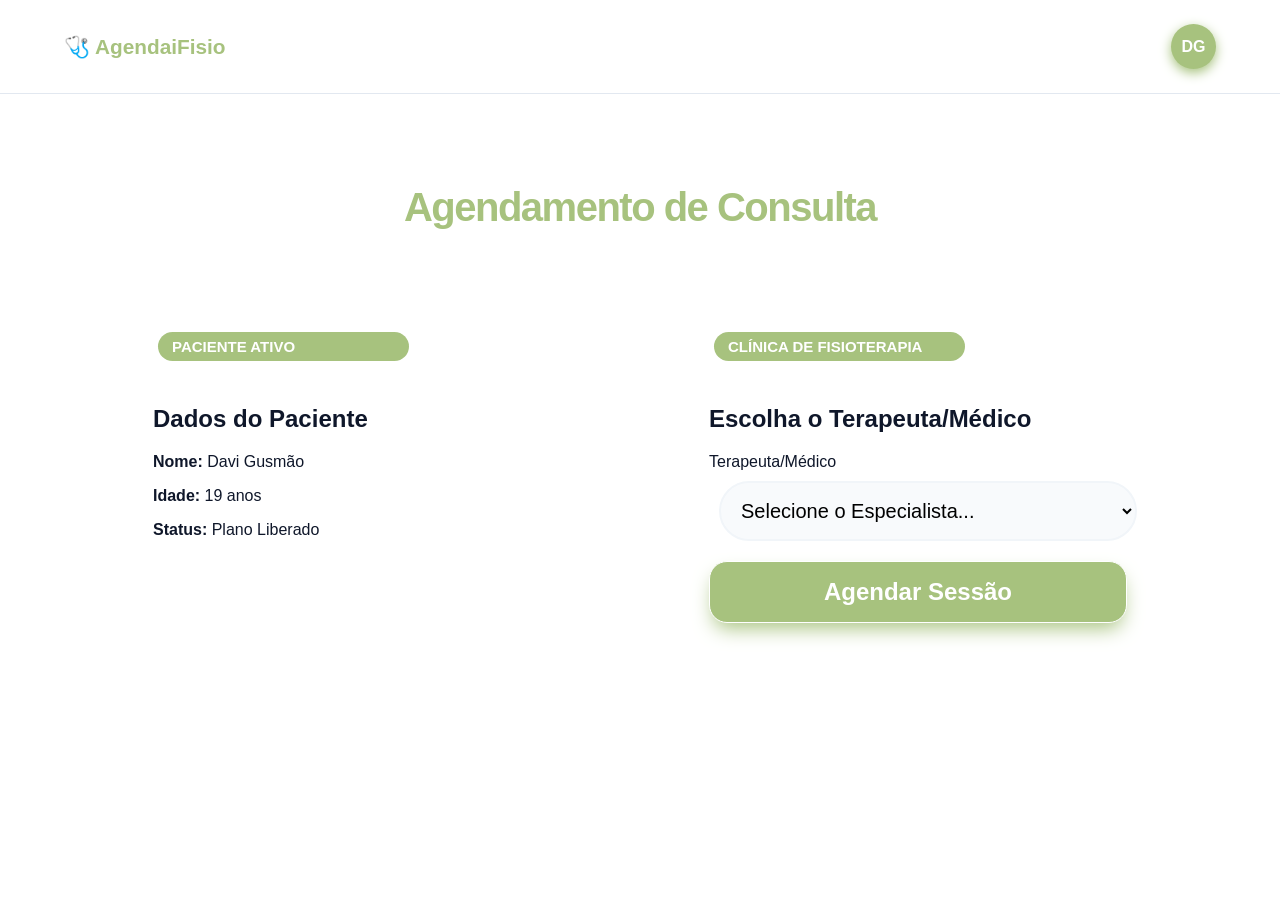
==== ClinicaProject/src/Clinica.Web/Tela de Agendamento/index.html @ 1bb3726e "Refatorado, organizado Foi refatorado e organizado o codigo" ====
<!DOCTYPE html>
<html lang="pt-br">
<head>
    <meta charset="UTF-8">
    <meta name="viewport" content="width=device-width, initial-scale=1.0">
    <title>Agendar Sessão - AgendaiFisio</title>
    <link rel="stylesheet" href="index.css">
</head>
<body>

    <!-- Header com Menu de Conta -->
    <header class="navbar">
        <div class="logo">🩺 AgendaiFisio</div>
        
        <div class="perfil-container" id="perfilMenu">
            <div class="avatar">DG</div>
            <div class="dropdown-conta">
                <div class="user-header">
                    <strong>Davi Gusmão</strong>
                    <span>davigusmao@email.com</span>
                </div>
                <hr>
                <a href="TelaPaciente.html">👤 Meus Dados</a>
                <a href="TelaPaciente.html">📅 Minhas Consultas</a>
                <a href="login.html" class="logout">🚪 Sair</a>
            </div>
        </div>
    </header>

    <main class="container-agendamento">
        <h1 class="titulo-sessao">Agendamento de Consulta</h1>

        <div class="cards-grid">
            <!-- Card Informativo do Paciente -->
            <article class="card-moderno card-paciente">
                <span class="badge">Paciente Ativo</span>
                <h2>Dados do Paciente</h2>
                <div class="info-paciente">
                    <p><strong>Nome:</strong> Davi Gusmão</p>
                    <p><strong>Idade:</strong> 19 anos</p>
                    <p><strong>Status:</strong> Plano Liberado</p>
                </div>
            </article>

            <!-- Card de Escolha de Profissional -->
            <article class="card-moderno card-fisioterapeuta">
                <span class="badge">Clínica de Fisioterapia</span>
                <h2>Escolha o Terapeuta/Médico</h2>
                
                <div class="campo-selecao">
                    <label for="selectFisio">Terapeuta/Médico</label>
                    <select id="selectFisio" class="select-premium">
                        <option value="" disabled selected>Selecione o Especialista...</option>
                        <option value="Dr. Davi Vinciaqui (Esportiva)">Dr. Davi Vinciaqui (Esportiva)</option>
                        <option value="Dra. Ana Caroline (Reabilitação)">Dra. Ana Caroline (Reabilitação)</option>
                        <option value="Dr. Adolfo Martins (Osteopatia)">Dr. Adolfo Martins (Osteopatia)</option>
                    </select>
                </div>

                <button id="btnAgendar" class="btn-agendar-main">Agendar Sessão</button>
            </article>
        </div>
    </main>

    <!-- POPUP 1: MARCAR HORÁRIO -->
    <dialog id="modalAgenda" class="modal-moderno">
        <div class="modal-header">
            <h2>Marcar Horário</h2>
            <!-- Clique no X agora fecha o modal corretamente -->
            <button class="btn-fechar-x" type="button" onclick="this.closest('dialog').close()">×</button>
        </div>
        <div class="modal-body">
            <div id="erroModal" class="mensagem-error-modal" style="display: none; background: #fee2e2; color: #dc2626; padding: 10px; border-radius: 8px; margin-bottom: 15px;">
                <span id="textoErroModal">⚠️ Por favor, escolha a data e o horário.</span>
            </div>

            <div class="passo">
                <label>Especialista Confirmado</label>
                <input type="text" id="modalEspecialista" class="input-premium" readonly style="background: #f1f5f9; cursor: not-allowed;">
            </div>
            <div class="passo">
                <label>Escolha o Dia</label>
                <!-- onkeydown="return false" impede digitar a data manualmente -->
                <input type="date" id="modalData" class="input-premium" onkeydown="return false" required>
            </div>
            <div class="passo">
                <label>Horários Disponíveis</label>
                <div id="gridHorarios" class="horarios-grid">
                    <!-- Gerado via JS -->
                </div>
            </div>

            <button id="btnConfirmarAgendamento" class="btn-confirmar-full" type="button">Confirmar Agendamento</button>
        </div>
    </dialog>

    <!-- POPUP 2: SUCESSO -->
    <dialog id="modalSucesso" class="modal-moderno">
        <div class="modal-body-centralizado">
            <div class="icon-sucesso" style="font-size: 4rem; margin-bottom: 1rem;">✅</div>
            <h2>Agendado com Sucesso!</h2>
            <p>Confira os detalhes da sua sessão:</p>
            
            <div class="resumo-agendamento" style="background: #f8fafc; padding: 20px; border-radius: 16px; margin: 20px 0; text-align: left; border: 1px solid #e2e8f0;">
                <p style="margin: 5px 0;"><strong>Profissional:</strong> <span id="resumoMedico">--</span></p>
                <p style="margin: 5px 0;"><strong>Data:</strong> <span id="resumoData">--</span></p>
                <p style="margin: 5px 0;"><strong>Horário:</strong> <span id="resumoHora">--</span></p>
            </div>

            <button id="btnProximoPasso" class="btn-confirmar-full" type="button">Continuar</button>
        </div>
    </dialog>
<!-- POPUP 1.5: FORMULÁRIO DE SINTOMAS (TRIAGEM) -->
<dialog id="modalTriagem" class="modal-moderno">
    <div class="modal-header">
        <h2>📋 Conte-nos o que sente</h2>
        <button class="btn-fechar-x" type="button" onclick="this.closest('dialog').close()">×</button>
    </div>
    <div class="modal-body">
        <!-- DIV DE ERRO ADICIONADA AQUI -->
        <div id="erroTriagem" class="mensagem-error-modal" style="display: none; background: #fee2e2; color: #dc2626; padding: 10px; border-radius: 8px; margin-bottom: 15px;">
            <span id="textoErroTriagem">⚠️ Por favor, descreva seus sintomas.</span>
        </div>
    </div>

        <p style="color: #64748b; margin-bottom: 15px;">Essas informações ajudam o especialista a se preparar para sua consulta.</p>
        
        <div class="passo">
               <div class="campo-selecao">
        <label for="tiposSintomas">Sintomas</label>
            <select class="select-premium" name="Sintomas">
                    <option value="" disabled selected>Selecione o seu Sintomas</option>
                    <option value="Dor de cabeça">Dor de cabeça</option>
                    <option value="Dor na  lombar">Dor na parte Lombar</option>
                    <option value="Dor nas costas ">Dor nas costas</option>
            </select>
        </div>
    </div>

        <button id="btnFinalizarTriagem" class="btn-confirmar-full" type="button" style="margin-top: 10px;">Salvar e Confirmar Agendamento</button>
    </div>
</dialog>


    <!-- POPUP 3: NAVEGAÇÃO PÓS-AGENDAMENTO -->
    <dialog id="modalNavegacao" class="modal-moderno">
        <div class="modal-body-centralizado">
            <div class="icon-pergunta" style="font-size: 4rem; margin-bottom: 1rem;">📅</div>
            <h2>O que deseja fazer?</h2>
            <p>Seu agendamento foi salvo com segurança.</p>
            
            <div class="botoes-duplos" style="display: flex; flex-direction: column; gap: 10px; margin-top: 20px;">
                <a href="../Tela Consulta Paciente/TelaPaciente.html" class="btn-confirmar-full" style="text-decoration: none; text-align: center;">Sim, ver minhas consultas</a>
                <button onclick="location.reload()" class="btn-outline-full" type="button" style="padding: 15px; border-radius: 12px; border: 2px solid #e2e8f0; background: none; cursor: pointer; font-weight: bold;">Agendar outra sessão</button>
            </div>
        </div>
    </dialog>

    <!-- TOAST DE ERRO TELA PRINCIPAL -->
    <div id="toastErro" class="toast-erro">
        <span id="msgErro">⚠️ Selecione um especialista antes de agendar.</span>
    </div>

    <script src="index.js"></script>
</body>
</html>
---- ClinicaProject/src/Clinica.Web/Tela de Agendamento/index.css ----
/* ============================================================
   1. DESIGN SYSTEM & TOKENS
============================================================ */
:root {
    --brand: #A7C27E;        
    --brand-soft: #A7C27E;
    --success: #22c55e;
    --error: #ff4d4d;
    --bg-app: #f8fafc;
    --branco: #ffffff;
    --texto: #0f172a;
    --texto-muted: #64748b;
    --radius: 24px;
    --transition: all 0.4s cubic-bezier(0.4, 0, 0.2, 1);
    --shadow-soft: 0 10px 30px -10px rgba(0,0,0,0.05);
}

* { box-sizing: border-box; }

/* ============================================================
   2. LAYOUT BASE & NAVBAR
============================================================ */
body {
    margin: 0;
    font-family: 'Inter', sans-serif;
    color: var(--texto);
    min-height: 100vh;
    background: #ffffff;


}

.navbar {
    padding: 1.5rem 4rem;
    display: flex;
    justify-content: space-between;
    align-items: center;
    background: rgba(255, 255, 255, 0.8);
    backdrop-filter: blur(10px);
    border-bottom: 1px solid #e2e8f0;
    position: sticky;
    top: 0; z-index: 100;
}
.navbar:hover{
    font: white;
}

.logo { font-weight: 900; 
    color: var(--brand); 
    font-size: 1.3rem; 
    text-decoration: none; 
}

/* MENU PERFIL (DROPDOWN ORGANIZADO) */
.perfil-container { position: relative; cursor: pointer; }

.avatar {
    width: 45px; height: 45px;
    background: var(--brand);
    color: white;
    border-radius: 50%;
    display: grid; place-items: center;
    font-weight: 800;
    box-shadow: 0 4px 12px var(--brand-soft);
}

.dropdown-conta {
    position: absolute;
    top: 120%; right: 0;
    width: 260px;
    background: var(--branco);
    border-radius: 20px;
    box-shadow: 0 25px 50px -12px rgba(0,0,0,0.15);
    padding: 1rem; /* Padding reduzido para os links encostarem nas bordas no hover */
    opacity: 0; visibility: hidden;
    transform: translateY(10px);
    transition: var(--transition);
    border: 1px solid #e2e8f0;
    color: var(--branco);
}

.perfil-container:hover .dropdown-conta {
    opacity: 1; visibility: visible;
    transform: translateY(0);
    color: var(--branco);
}

/* Informações do Usuário no Topo do Dropdown */
.user-header {
    padding: 0.5rem 0.5rem 1rem 0.5rem;
    display: flex;
    flex-direction: column;
}

.user-header strong { font-size: 1rem; color: var(--texto); }
.user-header span { font-size: 0.85rem; color: var(--texto-muted); }

.dropdown-conta hr {
    border: 0;
    border-top: 1px solid #f1f5f9;
    margin: 0.5rem 0;
}

/* Estilização dos Links do Menu */
.dropdown-conta a {
    display: flex;
    align-items: center;
    gap: 12px;
    padding: 12px 10px;
    color: var(--texto);
    text-decoration: none !important; /* Remove o sublinhado roxo */
    font-size: 0.95rem;
    font-weight: 600;
    border-radius: 12px;
    transition: 0.2s;
}

.dropdown-conta a:hover {
    background: var(--brand-soft);
    color: var(--branco);
}

/* Cor especial para o botão Sair */
.dropdown-conta a.logout { color: var(--error); }
.dropdown-conta a.logout:hover { background: #fff5f5; }

/* ============================================================
   3. CARDS DE AGENDAMENTO
============================================================ */
.container-agendamento { 
    padding: 4rem; 
    max-width: 1200px; 
    margin: 0 auto; 

}
.titulo-sessao { font-size: 2.5rem; 
    font-weight: 900; 
    text-align: center; 
    margin-bottom: 3rem; 
    letter-spacing: -1.5px; 
    color: var(--brand); }

.cards-grid {
    display: grid;
    grid-template-columns: repeat(auto-fit, minmax(350px, 1fr));
    gap: 2.5rem;
}

.card-moderno {
    background: var(--branco);
    padding: 3rem;
    border-radius: var(--radius);
    box-shadow: var(--brand-soft);
    border: 1px solid #ffffff;
    transition: var(--transition);
}

.card-moderno:hover { 
    transform: translateY(-8px); 
    box-shadow: 0 1px 15px var(--texto) ;
    border-color: var(--brand);
}

.badge {
    width: 60%;
    margin: 5px;
    background: var(--brand-soft);
    color: var(--branco);
    padding: 6px 14px;
    border-radius: 100px;
    font-size: 15px;
    font-weight: 800;
    text-transform: uppercase;
    display: inline-block;
    margin-bottom: 1.5rem;

}


/* ============================================================
   4. FORMULÁRIOS (INPUTS E BOTÕES)
============================================================ */
.select-premium, .input-premium {
    width: 100%;
    margin: 10px;
    padding: 16px;
    border-radius: 30px;
    border: 2px solid #f1f5f9;
    background: #f8fafc;
    font-size: 20px;
    font-weight: 300;
    outline: none;
    transition: var(--transition);
}

.select-premium:focus, .input-premium:focus { border-color: var(--brand); background: #fff; }

.btn-agendar-main, .btn-confirmar-full {
    width: 100%;
    padding: 1rem;
    margin-top: 10px;
    border-radius: 18px;
    border: 1px solid;
    background: var(--brand);
    color: white !important;
    font-weight: 800;
    font-size: 1.5rem;
    cursor: pointer;
    transition: var(--transition);
    box-shadow: 0 10px 20px -5px var(--brand-soft);
    text-decoration: #A7C27E;
    display: flex; justify-content: center; align-items: center;
}

.btn-agendar-main:hover, .btn-confirmar-full:hover { 
    transform: scale(1.02); 
    filter: brightness(1.1); }

.btn-outline-full {
    width: 100%;
    padding: 1rem;
    margin-top: 10px;
    border-radius: 18px;
    border: 2px solid #e2e8f0;
    background: transparent;
    color: var(--texto-muted) !important;
    font-weight: 700;
    cursor: pointer;
    transition: 0.3s;
    text-decoration: none;
    display: flex; justify-content: center; align-items: center;
}

/* ============================================================
   5. SISTEMA DE POPUPS (MODAIS)
============================================================ */
dialog::backdrop {
    background: rgba(15, 23, 42, 0.6);
    backdrop-filter: blur(10px);
    z-index: 999;
}

.modal-moderno { /* Ocupa no máximo 95% da altura da tela *//* Esconde qualquer barra de rolagem do modal */
    flex-direction: column;
    gap: 8px;
    max-width: 180px;

    padding-right: 5px;
    margin: 0;
    border: none;
    padding: 1.5rem;
    position: fixed;
    top: 50%; 
    left: 50%;
    transform: translate(-50%, -50%);
    width: 90%;
    max-width: 480px;
    background: var(--branco);
    border-radius: 32px;
    box-shadow: 0 40px 100px -20px rgba(0,0,0,0.3);
    z-index: 1000;
}

dialog[open].modal-moderno {
    animation: modalShow 0.4s cubic-bezier(0.34, 1.56, 0.64, 1);
}

.modal-header { display: flex; justify-content: space-between; align-items: center; margin-bottom: 2rem; }
.modal-header h2 { font-size: 1.5rem; font-weight: 900; margin: 0; }
.btn-fechar-x { all: unset; font-size: 1.8rem; cursor: pointer; color: var(--texto-muted); line-height: 1; }

.horarios-grid { display: grid; grid-template-columns: repeat(3, 1fr); gap: 10px; margin-top: 10px; }
.btn-hora {
    padding: 12px; border-radius: 12px; border: 1px solid #f1f5f9;
    background: #f8fafc; cursor: pointer; font-weight: 700; transition: 0.2s;
}
.btn-hora:hover { border-color: var(--brand); }
.btn-hora.active { background: var(--brand); color: white; border-color: var(--brand); }

/* ============================================================
   6. FEEDBACKS (TOAST & ERROS)
============================================================ */
.toast-erro {
    position: fixed;
    top: 30px; left: 50%;
    opacity: 0;
    visibility: hidden;
    transform: translateX(-50%) translateY(-100px); 
    background: var(--error);
    color: white;
    padding: 16px 32px;
    border-radius: 100px;
    font-weight: 700;
    box-shadow: 0 15px 30px rgba(255, 77, 77, 0.3);
    z-index: 10000;
    transition: all 0.5s cubic-bezier(0.68, -0.55, 0.27, 1.55);
}

.toast-erro.show { 
    opacity: 1;
    visibility: visible;
    transform: translateX(-50%) translateY(0); 
}

.mensagem-error-modal {
    position: relative;
    z-index: 1100;
    background: #fff5f5;
    color: var(--error);
    padding: 12px;
    border-radius: 12px;
    border: 1px solid #ffcccc;
    font-size: 0.85rem;
    font-weight: 700;
    margin-bottom: 15px;
    text-align: center;
}

@keyframes modalShow {
    from { opacity: 0; transform: translate(-50%, -48%) scale(0.96); }
    to { opacity: 1; transform: translate(-50%, -50%) scale(1); }
}

.shake { animation: shakeAnim 0.4s ease-in-out; }
@keyframes shakeAnim {
    0%, 100% { transform: translate(-50%, -50%) translateX(0); }
    25% { transform: translate(-50%, -50%) translateX(-8px); }
    75% { transform: translate(-50%, -50%) translateX(8px); }
}

footer button, .body-footer-button { display: none !important; }
/* Estilo para o botão de hora quando estiver bloqueado pelo terapeuta */
.btn-hora.ocupado {
    background: #f1f5f9 !important;
    color: #cbd5e1 !important;
    border: 1px dashed #cbd5e1 !important;
    cursor: not-allowed;
    opacity: 0.7;
}

/* Opcional: Feedback visual de erro no modal */
.shake { animation: shake 0.4s; }
@keyframes shake {
    0%, 100% { transform: translateX(0); }
    25% { transform: translateX(-5px); }
    75% { transform: translateX(5px); }
}
/* Disponível - Verde Moderno */
.btn-hora.disponivel {
    background: #f0fdf4 !important;
    color: #16a34a !important;
    border: 1px solid #bbf7d0 !important;
}

/* Bloqueado/Ocupado - Vermelho Moderno */
.btn-hora.ocupado {
    background: #fef2f2 !important;
    color: #ef4444 !important;
    border: 1px solid #fecaca !important;
    cursor: not-allowed;
}

/* Encerrado - Cinza Neutro */
.btn-hora.encerrado {
    background: #f1f5f9 !important;
    color: #94a3b8 !important;
    border: 1px solid #e2e8f0 !important;
    cursor: not-allowed;
}

/* Selecionado - Sua cor principal */
.btn-hora.active {
    background: var(--brand) !important;
    color: white !important;
    border-color: var(--brand) !important;
    transform: scale(1.05);
}
#sintomasPaciente {
    transition: border-color 0.3s ease;
}
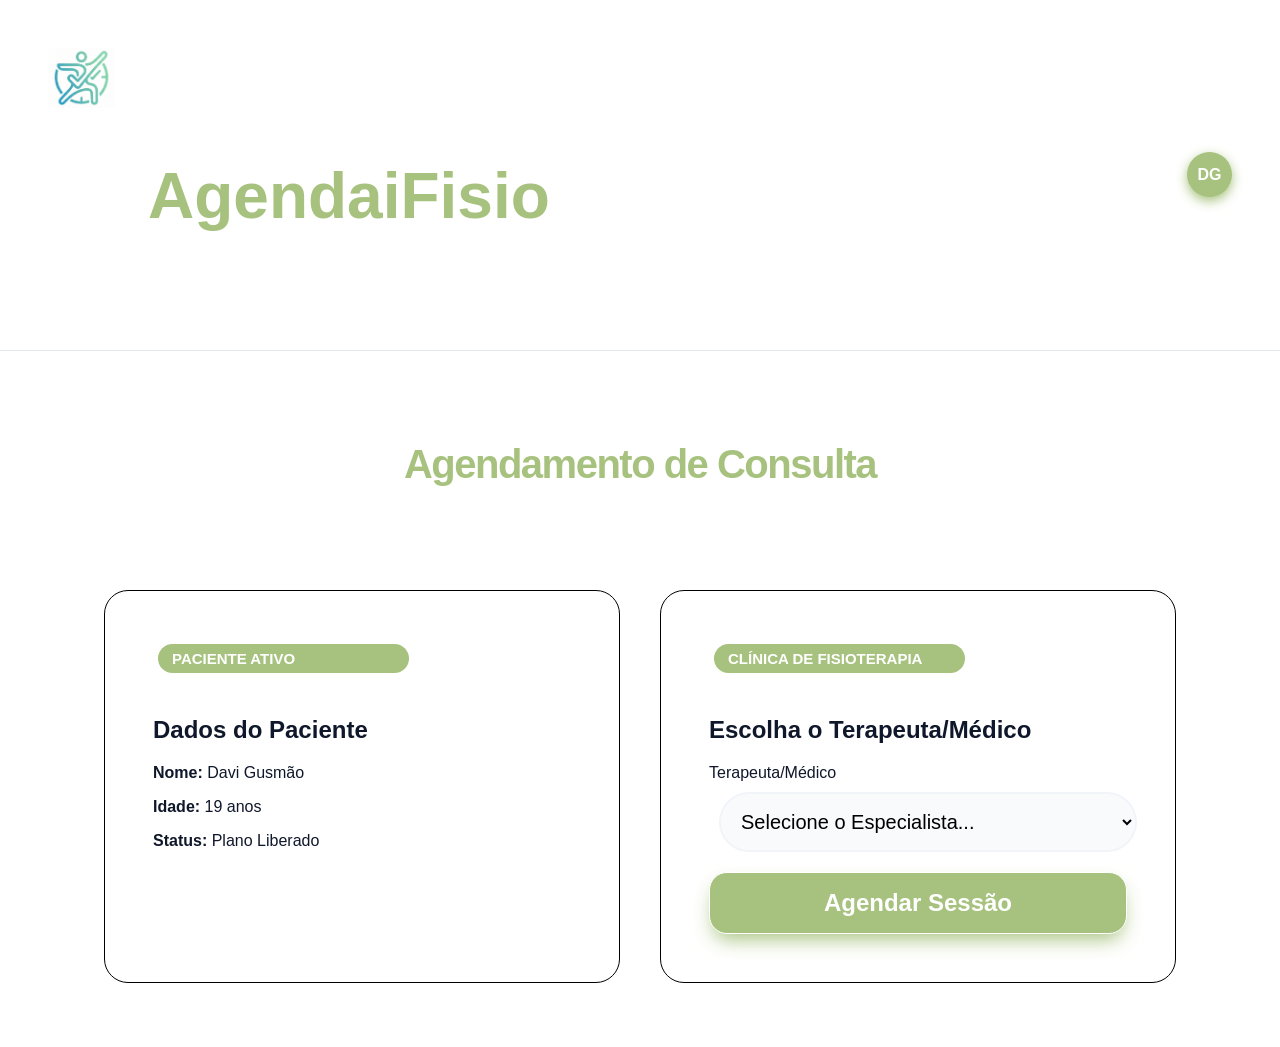
==== commit 08ff2e04: "Foi feito as alterações de acordo com as tasks do cliuckup (#27)" ====
--- a/ClinicaProject/src/Clinica.Web/Tela de Agendamento/index.html
+++ b/ClinicaProject/src/Clinica.Web/Tela de Agendamento/index.html
@@ -10,7 +10,7 @@
 
     <!-- Header com Menu de Conta -->
     <header class="navbar">
-        <div class="logo">🩺 AgendaiFisio</div>
+        <div class="logo" ><img src="Logo.png"><h1>AgendaiFisio</h1></div>
         
         <div class="perfil-container" id="perfilMenu">
             <div class="avatar">DG</div>
@@ -20,7 +20,7 @@
                     <span>davigusmao@email.com</span>
                 </div>
                 <hr>
-                <a href="TelaPaciente.html">👤 Meus Dados</a>
+                <a href="TelaPaciente.html">👤 Ver Meu Perfil</a>
                 <a href="TelaPaciente.html">📅 Minhas Consultas</a>
                 <a href="login.html" class="logout">🚪 Sair</a>
             </div>
@@ -97,7 +97,7 @@
     <!-- POPUP 2: SUCESSO -->
     <dialog id="modalSucesso" class="modal-moderno">
         <div class="modal-body-centralizado">
-            <div class="icon-sucesso" style="font-size: 4rem; margin-bottom: 1rem;">✅</div>
+            
             <h2>Agendado com Sucesso!</h2>
             <p>Confira os detalhes da sua sessão:</p>
             
--- a/ClinicaProject/src/Clinica.Web/Tela de Agendamento/index.css
+++ b/ClinicaProject/src/Clinica.Web/Tela de Agendamento/index.css
@@ -31,7 +31,7 @@
 }
 
 .navbar {
-    padding: 1.5rem 4rem;
+    padding: 3rem;
     display: flex;
     justify-content: space-between;
     align-items: center;
@@ -39,16 +39,28 @@
     backdrop-filter: blur(10px);
     border-bottom: 1px solid #e2e8f0;
     position: sticky;
-    top: 0; z-index: 100;
+    top: 0; 
+    z-index: 100;
 }
 .navbar:hover{
     font: white;
 }
 
-.logo { font-weight: 900; 
+.logo { 
+    font-weight: 900; 
     color: var(--brand); 
-    font-size: 1.3rem; 
+    font-size: 2rem; 
     text-decoration: none; 
+}
+h1{
+    height: 100px;
+    padding: 0;
+    margin-left: 100px;
+    margin-inline: 100px;
+
+}
+img{
+    height: 60px;
 }
 
 /* MENU PERFIL (DROPDOWN ORGANIZADO) */
@@ -151,7 +163,7 @@
     padding: 3rem;
     border-radius: var(--radius);
     box-shadow: var(--brand-soft);
-    border: 1px solid #ffffff;
+    border: 1px solid #000000;
     transition: var(--transition);
 }
 
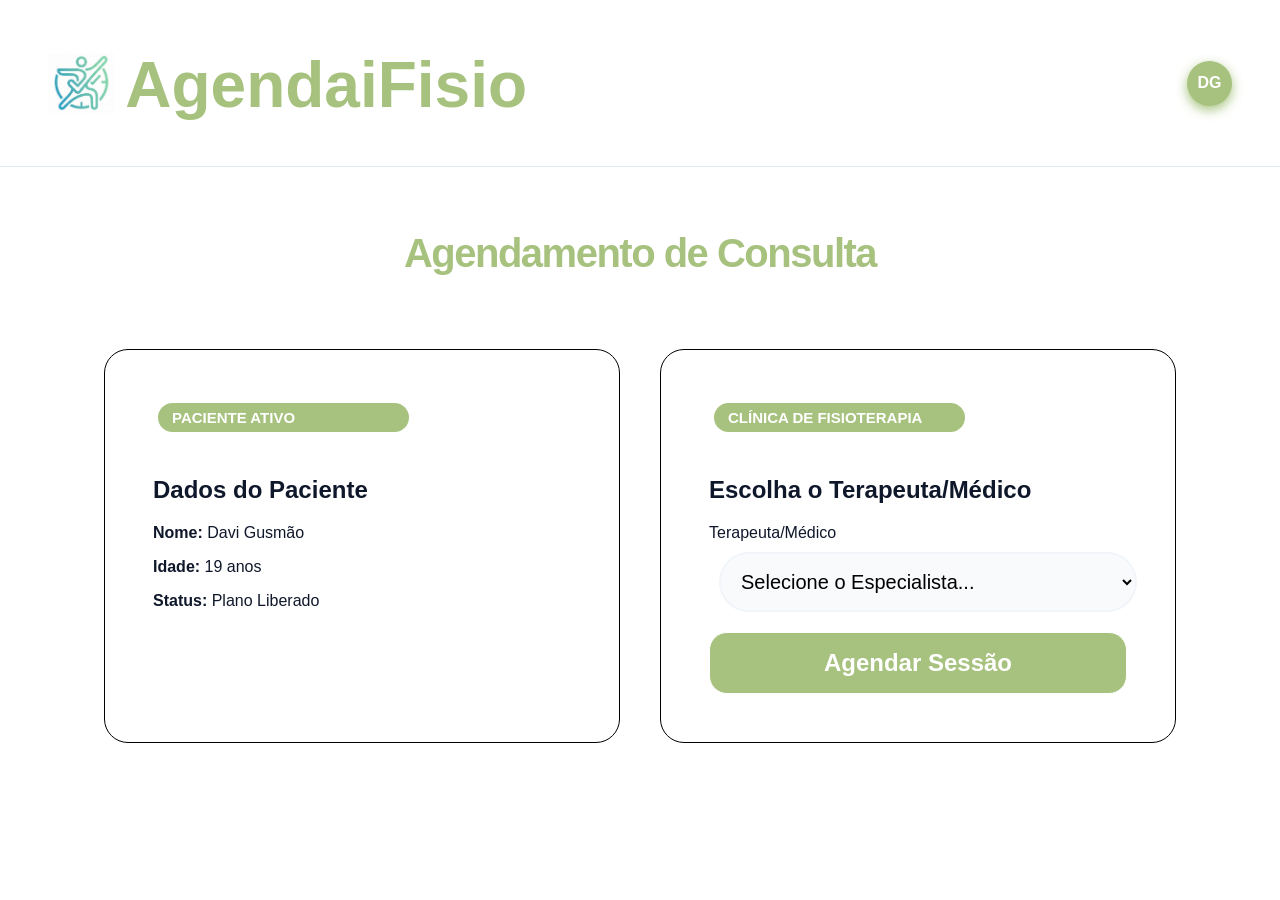
==== commit c8ea355b: "Implement login screen tasks and fix scheduling screen (#28) …preenchimento de login, e foi ajustado" ====
--- a/ClinicaProject/src/Clinica.Web/Tela de Agendamento/index.html
+++ b/ClinicaProject/src/Clinica.Web/Tela de Agendamento/index.html
@@ -10,7 +10,10 @@
 
     <!-- Header com Menu de Conta -->
     <header class="navbar">
-        <div class="logo" ><img src="Logo.png"><h1>AgendaiFisio</h1></div>
+        <div class="logo" >
+            <img src="Logo.png" alt="logo" class="logo-site">
+            <h1>AgendaiFisio</h1>
+        </div>
         
         <div class="perfil-container" id="perfilMenu">
             <div class="avatar">DG</div>
@@ -134,6 +137,7 @@
                     <option value="Dor na  lombar">Dor na parte Lombar</option>
                     <option value="Dor nas costas ">Dor nas costas</option>
             </select>
+            <textarea></textarea>
         </div>
     </div>
 
--- a/ClinicaProject/src/Clinica.Web/Tela de Agendamento/index.css
+++ b/ClinicaProject/src/Clinica.Web/Tela de Agendamento/index.css
@@ -51,16 +51,20 @@
     color: var(--brand); 
     font-size: 2rem; 
     text-decoration: none; 
+    display: flex;
+    align-items: center;
+    gap: 10px;
 }
 h1{
-    height: 100px;
+    height: 70px;
     padding: 0;
-    margin-left: 100px;
-    margin-inline: 100px;
+    margin: 0;
+    justify-content: space-between;
 
 }
 img{
     height: 60px;
+    width: auto;
 }
 
 /* MENU PERFIL (DROPDOWN ORGANIZADO) */
@@ -219,9 +223,11 @@
     font-size: 1.5rem;
     cursor: pointer;
     transition: var(--transition);
-    box-shadow: 0 10px 20px -5px var(--brand-soft);
+    
     text-decoration: #A7C27E;
-    display: flex; justify-content: center; align-items: center;
+    display: flex; 
+    justify-content: center; 
+    align-items: center;
 }
 
 .btn-agendar-main:hover, .btn-confirmar-full:hover { 
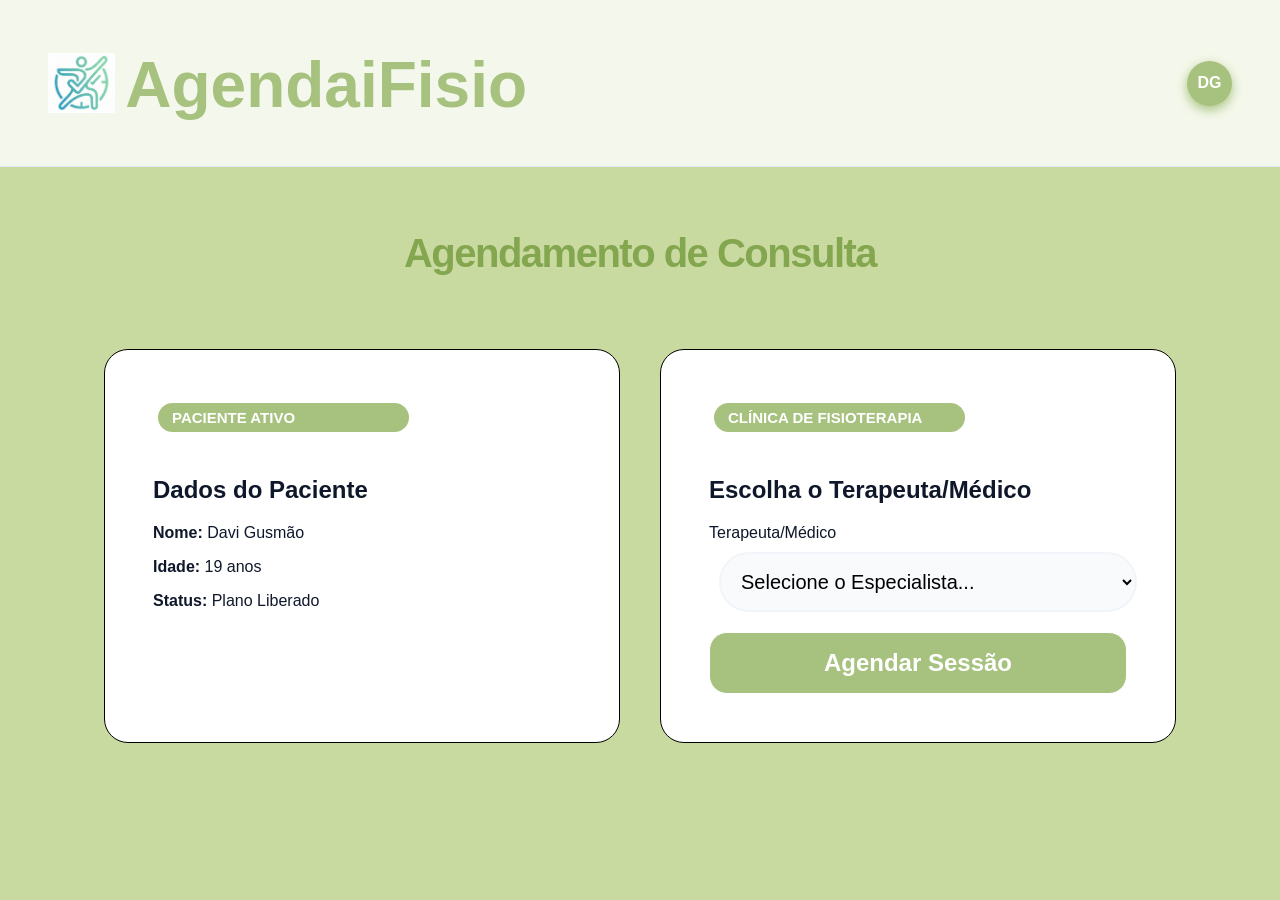
==== commit fa052b72: "foi ajustado a cor do botao da tela de cadastro do terpaeuta." ====
--- a/ClinicaProject/src/Clinica.Web/Tela de Agendamento/index.html
+++ b/ClinicaProject/src/Clinica.Web/Tela de Agendamento/index.html
@@ -133,11 +133,8 @@
         <label for="tiposSintomas">Sintomas</label>
             <select class="select-premium" name="Sintomas">
                     <option value="" disabled selected>Selecione o seu Sintomas</option>
-                    <option value="Dor de cabeça">Dor de cabeça</option>
-                    <option value="Dor na  lombar">Dor na parte Lombar</option>
-                    <option value="Dor nas costas ">Dor nas costas</option>
             </select>
-            <textarea></textarea>
+            <textarea class="area-digitacao" placeholder="Nesse espaço se você quiser pode digitar seus sintomas."></textarea>
         </div>
     </div>
 
--- a/ClinicaProject/src/Clinica.Web/Tela de Agendamento/index.css
+++ b/ClinicaProject/src/Clinica.Web/Tela de Agendamento/index.css
@@ -25,7 +25,7 @@
     font-family: 'Inter', sans-serif;
     color: var(--texto);
     min-height: 100vh;
-    background: #ffffff;
+    background: #C8DAA0;
 
 
 }
@@ -54,17 +54,20 @@
     display: flex;
     align-items: center;
     gap: 10px;
+    mix-blend-mode: multiply;
 }
 h1{
     height: 70px;
     padding: 0;
     margin: 0;
     justify-content: space-between;
+    mix-blend-mode: multiply;
 
 }
 img{
     height: 60px;
     width: auto;
+    mix-blend-mode: multiply;
 }
 
 /* MENU PERFIL (DROPDOWN ORGANIZADO) */
@@ -295,6 +298,14 @@
 .btn-hora:hover { border-color: var(--brand); }
 .btn-hora.active { background: var(--brand); color: white; border-color: var(--brand); }
 
+.area-digitacao{
+    width: 450px;
+    height: 10rem;
+    font-size: 20px;
+    font-weight: bold;
+    font-style: italic;
+}
+
 /* ============================================================
    6. FEEDBACKS (TOAST & ERROS)
 ============================================================ */
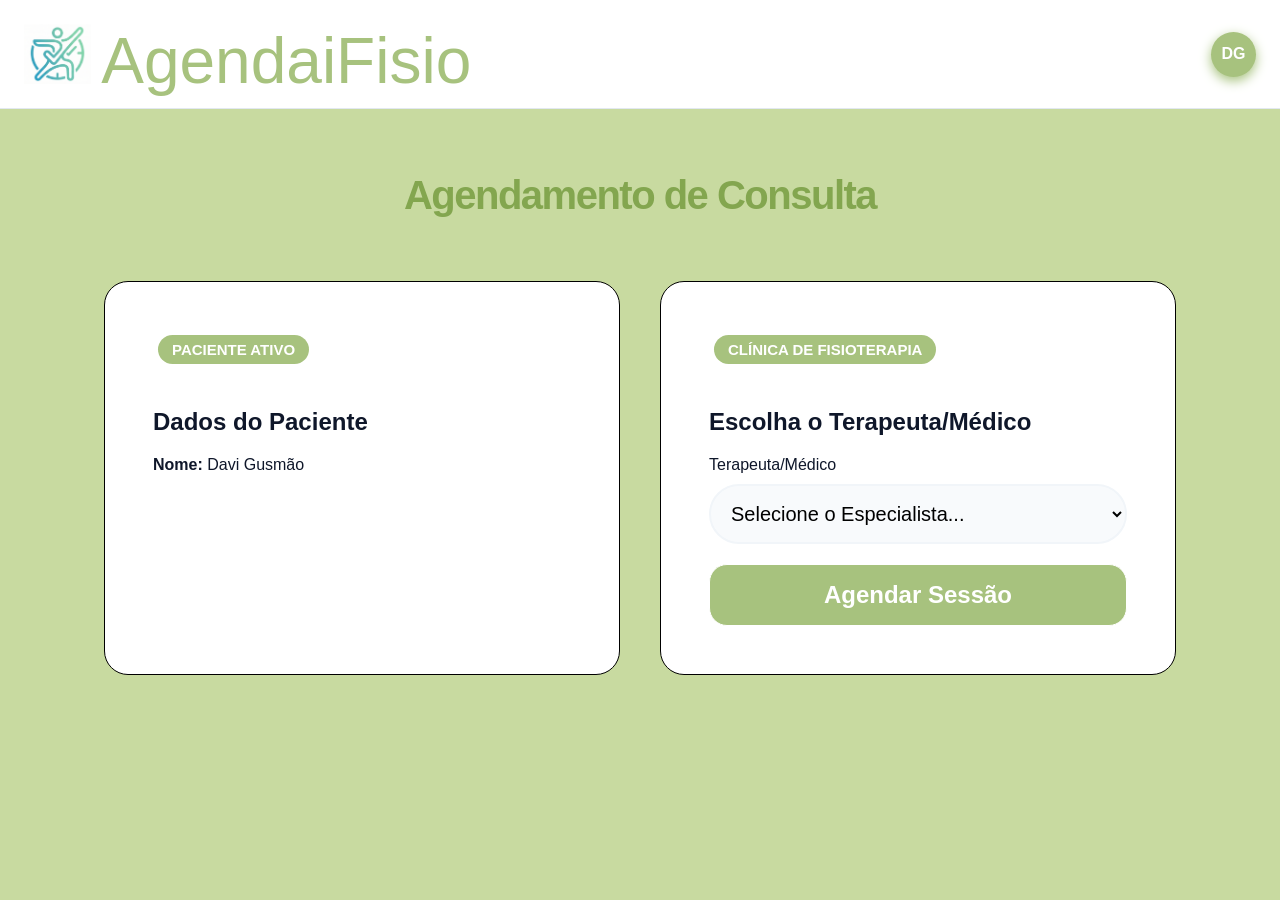
==== commit aab29e29: "Foi ajustado as telas de dashboard e criados as telas de perfil terapeuta, e paciente em Ver Meu per" ====
--- a/ClinicaProject/src/Clinica.Web/Tela de Agendamento/index.html
+++ b/ClinicaProject/src/Clinica.Web/Tela de Agendamento/index.html
@@ -10,7 +10,7 @@
 
     <!-- Header com Menu de Conta -->
     <header class="navbar">
-        <div class="logo" >
+        <div class="logo" > 
             <img src="Logo.png" alt="logo" class="logo-site">
             <h1>AgendaiFisio</h1>
         </div>
@@ -23,9 +23,9 @@
                     <span>davigusmao@email.com</span>
                 </div>
                 <hr>
-                <a href="TelaPaciente.html">👤 Ver Meu Perfil</a>
+                <a href="telaperfil.html">👤 Ver Meu Perfil</a>
                 <a href="TelaPaciente.html">📅 Minhas Consultas</a>
-                <a href="login.html" class="logout">🚪 Sair</a>
+                <a href="../tela de login/login.html" class="logout">🚪 Sair</a>
             </div>
         </div>
     </header>
@@ -40,8 +40,7 @@
                 <h2>Dados do Paciente</h2>
                 <div class="info-paciente">
                     <p><strong>Nome:</strong> Davi Gusmão</p>
-                    <p><strong>Idade:</strong> 19 anos</p>
-                    <p><strong>Status:</strong> Plano Liberado</p>
+                    
                 </div>
             </article>
 
@@ -134,7 +133,7 @@
             <select class="select-premium" name="Sintomas">
                     <option value="" disabled selected>Selecione o seu Sintomas</option>
             </select>
-            <textarea class="area-digitacao" placeholder="Nesse espaço se você quiser pode digitar seus sintomas."></textarea>
+            <textarea class="area-digitacao" placeholder="Me conte mais sobre os seus sintomas..."></textarea>
         </div>
     </div>
 
--- a/ClinicaProject/src/Clinica.Web/Tela de Agendamento/index.css
+++ b/ClinicaProject/src/Clinica.Web/Tela de Agendamento/index.css
@@ -26,16 +26,14 @@
     color: var(--texto);
     min-height: 100vh;
     background: #C8DAA0;
-
-
 }
 
 .navbar {
-    padding: 3rem;
+    padding: 1.5rem;
     display: flex;
     justify-content: space-between;
     align-items: center;
-    background: rgba(255, 255, 255, 0.8);
+    background: #ffffff;
     backdrop-filter: blur(10px);
     border-bottom: 1px solid #e2e8f0;
     position: sticky;
@@ -57,17 +55,18 @@
     mix-blend-mode: multiply;
 }
 h1{
-    height: 70px;
+    height: 60px;
     padding: 0;
     margin: 0;
     justify-content: space-between;
     mix-blend-mode: multiply;
-
+    font-weight: 400;
 }
 img{
     height: 60px;
     width: auto;
     mix-blend-mode: multiply;
+    background-image: none;
 }
 
 /* MENU PERFIL (DROPDOWN ORGANIZADO) */
@@ -90,7 +89,7 @@
     background: var(--branco);
     border-radius: 20px;
     box-shadow: 0 25px 50px -12px rgba(0,0,0,0.15);
-    padding: 1rem; /* Padding reduzido para os links encostarem nas bordas no hover */
+    padding: 1rem; 
     opacity: 0; visibility: hidden;
     transform: translateY(10px);
     transition: var(--transition);
@@ -127,7 +126,7 @@
     gap: 12px;
     padding: 12px 10px;
     color: var(--texto);
-    text-decoration: none !important; /* Remove o sublinhado roxo */
+    text-decoration: none !important; 
     font-size: 0.95rem;
     font-weight: 600;
     border-radius: 12px;
@@ -150,18 +149,20 @@
     padding: 4rem; 
     max-width: 1200px; 
     margin: 0 auto; 
-
-}
-.titulo-sessao { font-size: 2.5rem; 
+}
+.titulo-sessao { 
+    font-size: 2.5rem; 
     font-weight: 900; 
     text-align: center; 
     margin-bottom: 3rem; 
     letter-spacing: -1.5px; 
-    color: var(--brand); }
+    color: var(--brand); 
+}
 
 .cards-grid {
     display: grid;
-    grid-template-columns: repeat(auto-fit, minmax(350px, 1fr));
+    /* Ajustado o minmax para 280px para não quebrar em telas bem pequenas */
+    grid-template-columns: repeat(auto-fit, minmax(280px, 1fr));
     gap: 2.5rem;
 }
 
@@ -181,7 +182,8 @@
 }
 
 .badge {
-    width: 60%;
+    width: auto; /* Alterado de 60% para auto para se ajustar ao texto responsivamente */
+    max-width: 100%;
     margin: 5px;
     background: var(--brand-soft);
     color: var(--branco);
@@ -192,16 +194,14 @@
     text-transform: uppercase;
     display: inline-block;
     margin-bottom: 1.5rem;
-
-}
-
+}
 
 /* ============================================================
    4. FORMULÁRIOS (INPUTS E BOTÕES)
 ============================================================ */
 .select-premium, .input-premium {
     width: 100%;
-    margin: 10px;
+    margin: 10px 0; /* Ajustado margem lateral para não estourar containers */
     padding: 16px;
     border-radius: 30px;
     border: 2px solid #f1f5f9;
@@ -214,7 +214,7 @@
 
 .select-premium:focus, .input-premium:focus { border-color: var(--brand); background: #fff; }
 
-.btn-agendar-main, .btn-confirmar-full {
+.btn-agendar-main, .btn-confirmar-full{
     width: 100%;
     padding: 1rem;
     margin-top: 10px;
@@ -225,8 +225,7 @@
     font-weight: 800;
     font-size: 1.5rem;
     cursor: pointer;
-    transition: var(--transition);
-    
+    transition: var(--transition);  
     text-decoration: #A7C27E;
     display: flex; 
     justify-content: center; 
@@ -235,7 +234,8 @@
 
 .btn-agendar-main:hover, .btn-confirmar-full:hover { 
     transform: scale(1.02); 
-    filter: brightness(1.1); }
+    filter: brightness(1.1); 
+}
 
 .btn-outline-full {
     width: 100%;
@@ -261,11 +261,9 @@
     z-index: 999;
 }
 
-.modal-moderno { /* Ocupa no máximo 95% da altura da tela *//* Esconde qualquer barra de rolagem do modal */
+.modal-moderno { 
     flex-direction: column;
     gap: 8px;
-    max-width: 180px;
-
     padding-right: 5px;
     margin: 0;
     border: none;
@@ -280,6 +278,8 @@
     border-radius: 32px;
     box-shadow: 0 40px 100px -20px rgba(0,0,0,0.3);
     z-index: 1000;
+    max-height: 90vh; /* Impede que o modal passe da altura da tela */
+    overflow-y: auto;  /* Permite scroll interno caso o conteúdo seja grande */
 }
 
 dialog[open].modal-moderno {
@@ -299,7 +299,8 @@
 .btn-hora.active { background: var(--brand); color: white; border-color: var(--brand); }
 
 .area-digitacao{
-    width: 450px;
+    width: 100%;          /* Alterado de 450px fixos para responsivo */
+    max-width: 450px;     /* Mantém o limite visual original */
     height: 10rem;
     font-size: 20px;
     font-weight: bold;
@@ -323,6 +324,9 @@
     box-shadow: 0 15px 30px rgba(255, 77, 77, 0.3);
     z-index: 10000;
     transition: all 0.5s cubic-bezier(0.68, -0.55, 0.27, 1.55);
+    width: max-content;
+    max-width: 90%; /* Garante estabilidade em celulares */
+    text-align: center;
 }
 
 .toast-erro.show { 
@@ -358,6 +362,7 @@
 }
 
 footer button, .body-footer-button { display: none !important; }
+
 /* Estilo para o botão de hora quando estiver bloqueado pelo terapeuta */
 .btn-hora.ocupado {
     background: #f1f5f9 !important;
@@ -406,4 +411,182 @@
 }
 #sintomasPaciente {
     transition: border-color 0.3s ease;
+}
+
+/* ============================================================
+   7. REGRAS DE RESPONSIVIDADE (MEDIA QUERIES)
+============================================================ */
+
+/* Tablets e Telas Médias (Até 768px) */
+@media (max-width: 768px) {
+    .navbar {
+        padding: 1.5rem 2rem;
+    }
+    
+    .logo {
+        font-size: 1.6rem;
+    }
+
+    h1 {
+        height: auto;
+    }
+
+    .container-agendamento {
+        padding: 2rem 1.5rem;
+    }
+
+    .titulo-sessao {
+        font-size: 2rem;
+        margin-bottom: 2rem;
+    }
+
+    .card-moderno {
+        padding: 2rem;
+    }
+
+    .select-premium, .input-premium {
+        font-size: 18px;
+        padding: 14px;
+    }
+
+    .btn-agendar-main, .btn-confirmar-full {
+        font-size: 1.3rem;
+    }
+}
+
+/* Smartphones e Telas Pequenas (Até 480px) */
+@media (max-width: 480px) {
+    .navbar {
+        padding: 1rem 1.2rem;
+    }
+
+    .logo {
+        font-size: 1.3rem;
+    }
+    
+    img {
+        height: 45px;
+    }
+
+    /* Ajuste para o menu dropdown não sumir para fora da tela no mobile */
+    .dropdown-conta {
+        right: -10px;
+        width: 280px;
+        max-width: calc(100vw - 20px);
+    }
+
+    .titulo-sessao {
+        font-size: 1.6rem;
+        letter-spacing: -0.5px;
+    }
+
+    .cards-grid {
+        gap: 1.5rem;
+    }
+
+    .card-moderno {
+        padding: 1.5rem;
+        border-radius: 16px;
+    }
+
+    .horarios-grid {
+        grid-template-columns: repeat(2, 1fr); /* Reduz para 2 colunas para manter os botões legíveis */
+        gap: 8px;
+    }
+
+    .btn-hora {
+        padding: 10px;
+        font-size: 0.9rem;
+    }
+
+    .modal-moderno {
+        width: 92%;
+        padding: 1.2rem;
+        border-radius: 24px;
+    }
+}
+
+.input-group {
+    margin-bottom: 1.2rem;
+}
+
+.input-group label {
+    display: block;
+    font-size: 0.75rem;
+    font-weight: 700;
+    margin-bottom: 8px;
+    color: var(--texto-titulo);
+    text-transform: uppercase;
+    letter-spacing: 1px;
+}
+
+.input-estilizado {
+    width: 100%;
+    padding: 14px 18px;
+    border-radius: 14px;
+    border: 2px solid var(--borda-suave);
+    background: #f8fafc;
+    box-sizing: border-box;
+    font-size: 1rem;
+    transition: var(--transition);
+}
+
+.input-estilizado:focus {
+    outline: none;
+    border-color: #A7C27E;
+    background: var(--bg-app);
+    box-shadow: 0 0 2px 2px var(--texto);
+}
+.trocar-e-mail, .trocar-senha {
+    width: 100%;
+    padding: 0.5rem;
+    margin-top: 10px;
+    border-radius: 18px;
+    border: transparent;
+    background: var(--brand);
+    color: #000000;
+    font-weight: 800;
+    font-size: 1.5rem;
+    cursor: pointer;
+    transition: var(--transition);  
+    text-decoration: #A7C27E;
+    display: flex; 
+    justify-content: center; 
+    align-items: center;
+}
+.trocar-e-mail:hover{
+    width: 100%;
+    padding: 0.5rem;
+    margin-top: 10px;
+    border-radius: 18px;
+    border: 1px solid;
+    background: var(--brand);
+    color: #ffffff;
+    font-weight: 800;
+    font-size: 1.5rem;
+    cursor: pointer;
+    transition: var(--transition);  
+    text-decoration: #C8DAA0;
+    display: flex; 
+    justify-content: center; 
+    align-items: center;
+    transform: scale(0.95);
+} 
+.trocar-senha:hover{
+    width: 100%;
+    padding: 0.5rem;
+    margin-top: 10px;
+    border-radius: 18px;
+    border: 1px solid;
+    background: var(--brand);
+    color: #ffffff;
+    font-weight: 800;
+    font-size: 1.5rem;
+    cursor: pointer;
+    transition: var(--transition);  
+    text-decoration: #C8DAA0;
+    display: flex; 
+    justify-content: center; 
+    align-items: center;
+    transform: scale(0.95);
 }
